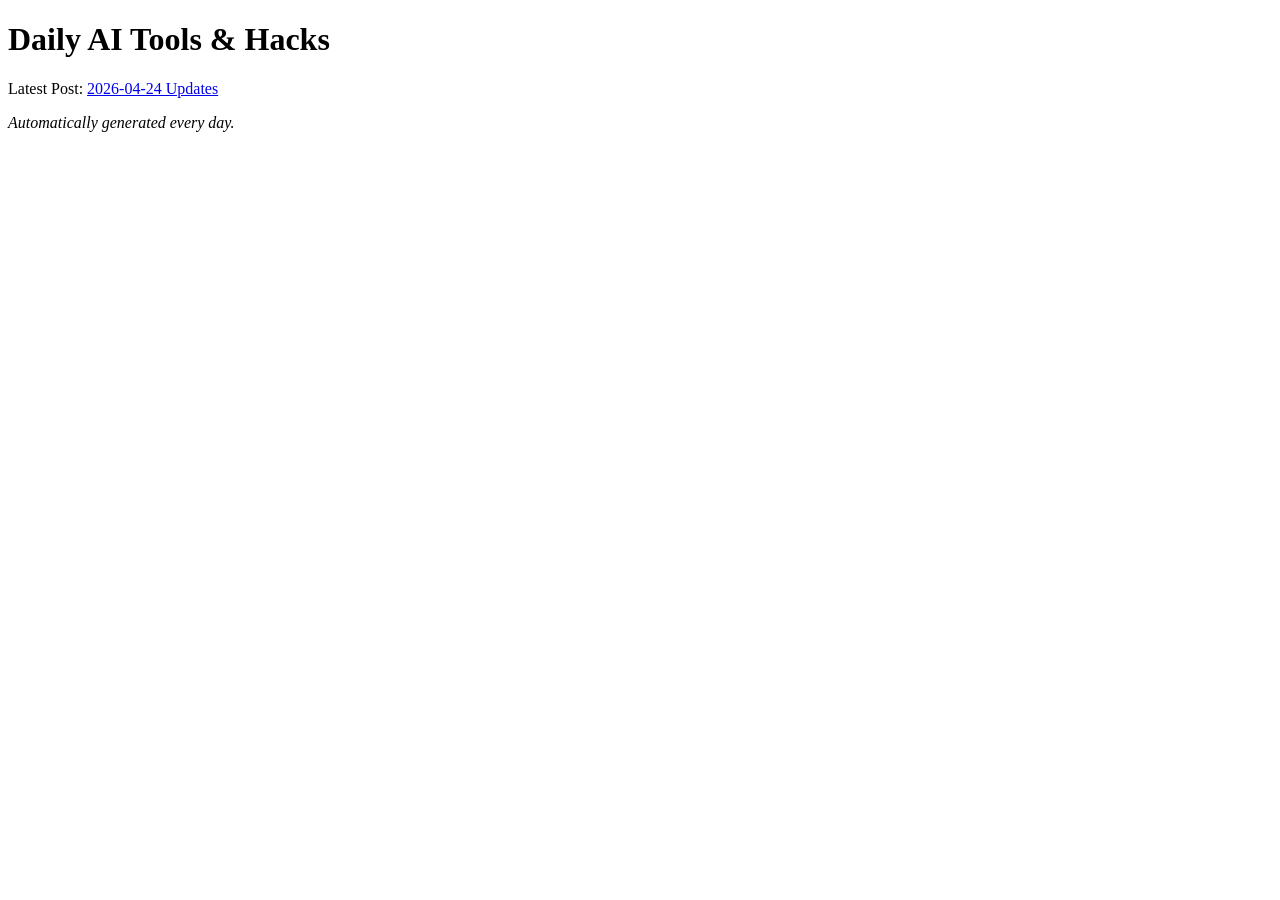
==== index.html @ a3a16f4a "Auto-generated daily post" ====
<!DOCTYPE html>
<html>
<head><title>AI Money Machine</title></head>
<body>
<h1>Daily AI Tools & Hacks</h1>
<p>Latest Post: <a href="posts/2026-04-24-ai-tools.md">2026-04-24 Updates</a></p>
<p><em>Automatically generated every day.</em></p>
</body>
</html>
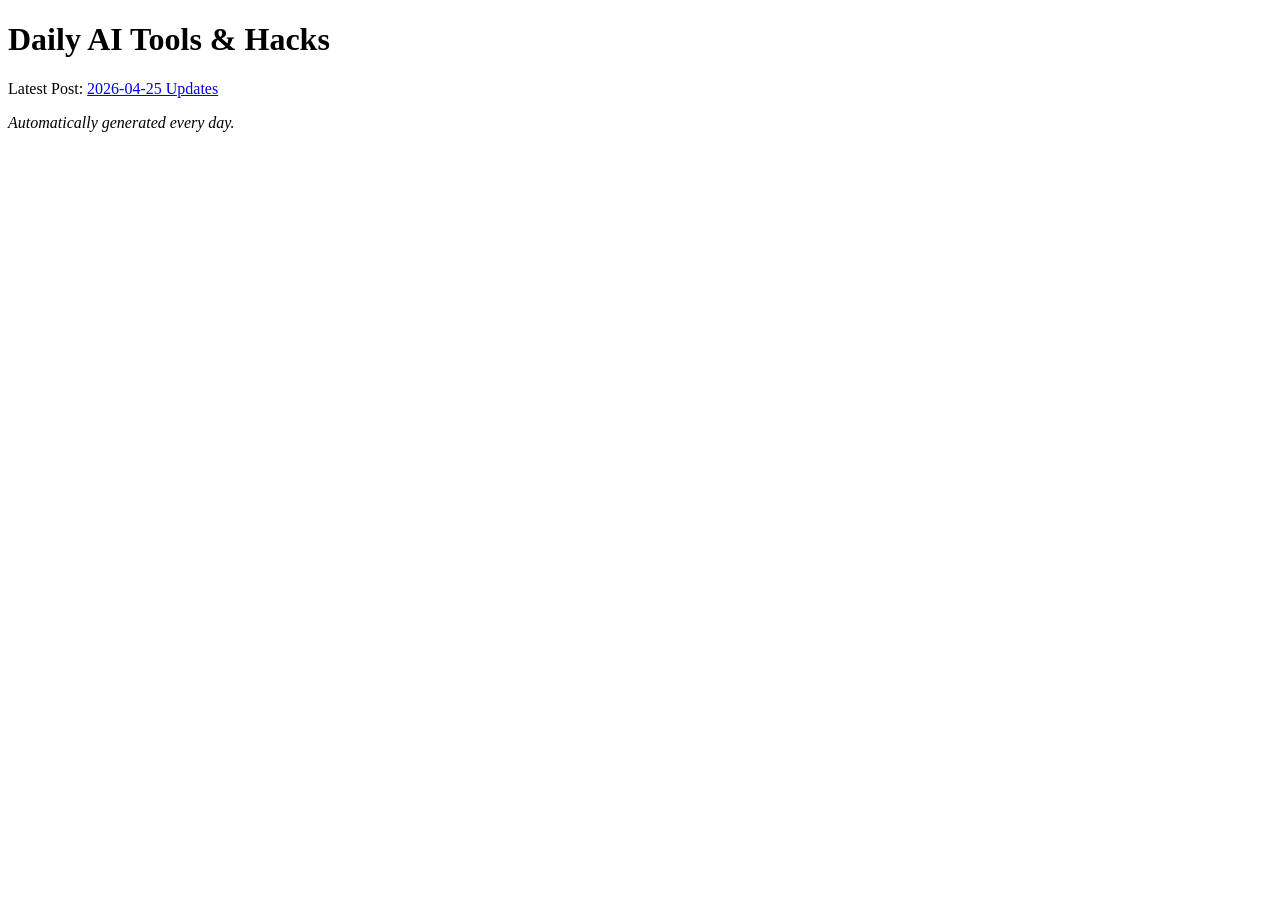
==== commit beae99c5: "Auto-generated daily post" ====
--- a/index.html
+++ b/index.html
@@ -3,7 +3,7 @@
 <head><title>AI Money Machine</title></head>
 <body>
 <h1>Daily AI Tools & Hacks</h1>
-<p>Latest Post: <a href="posts/2026-04-24-ai-tools.md">2026-04-24 Updates</a></p>
+<p>Latest Post: <a href="posts/2026-04-25-ai-tools.md">2026-04-25 Updates</a></p>
 <p><em>Automatically generated every day.</em></p>
 </body>
 </html>
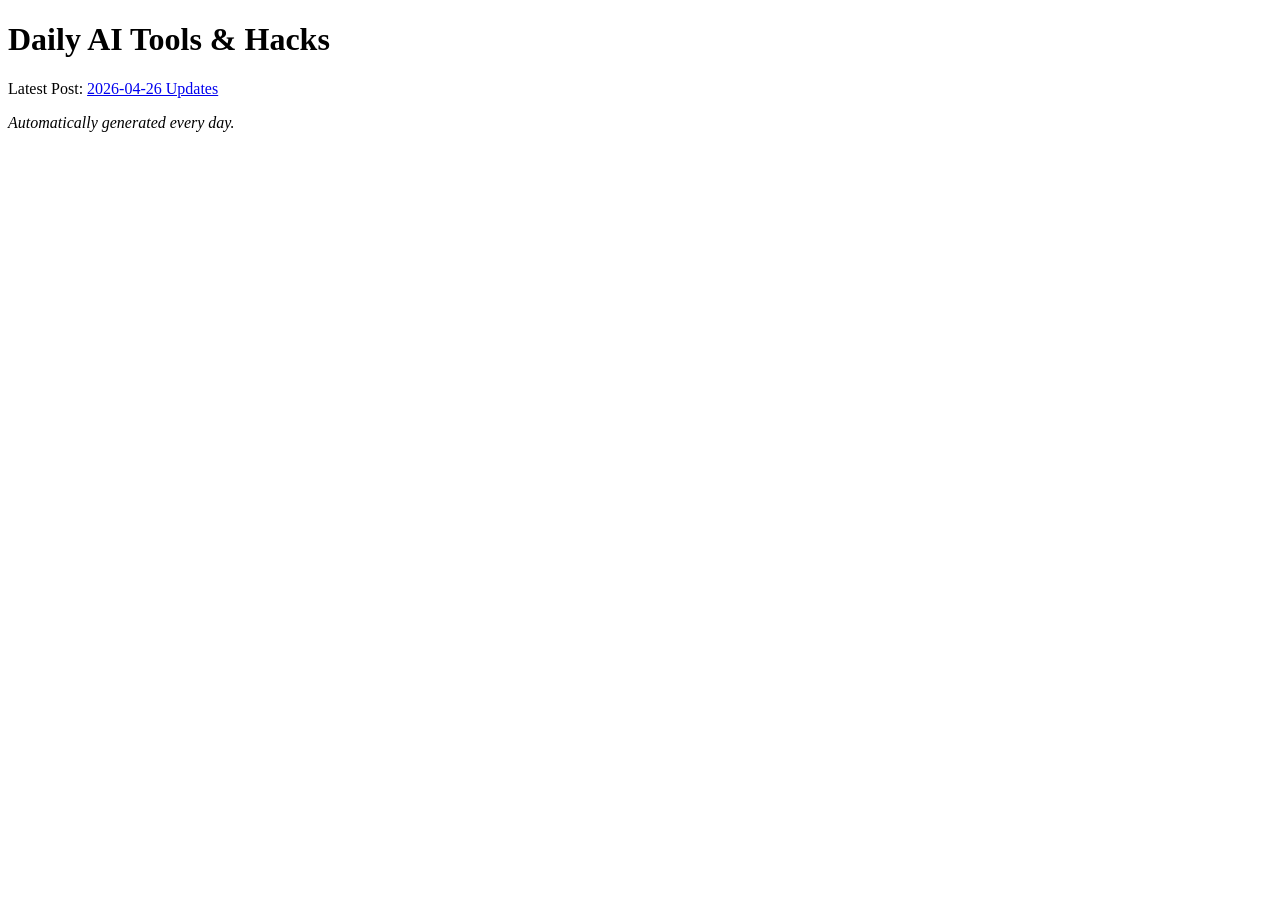
==== commit 8826a8b2: "Auto-generated daily post" ====
--- a/index.html
+++ b/index.html
@@ -3,7 +3,7 @@
 <head><title>AI Money Machine</title></head>
 <body>
 <h1>Daily AI Tools & Hacks</h1>
-<p>Latest Post: <a href="posts/2026-04-25-ai-tools.md">2026-04-25 Updates</a></p>
+<p>Latest Post: <a href="posts/2026-04-26-ai-tools.md">2026-04-26 Updates</a></p>
 <p><em>Automatically generated every day.</em></p>
 </body>
 </html>
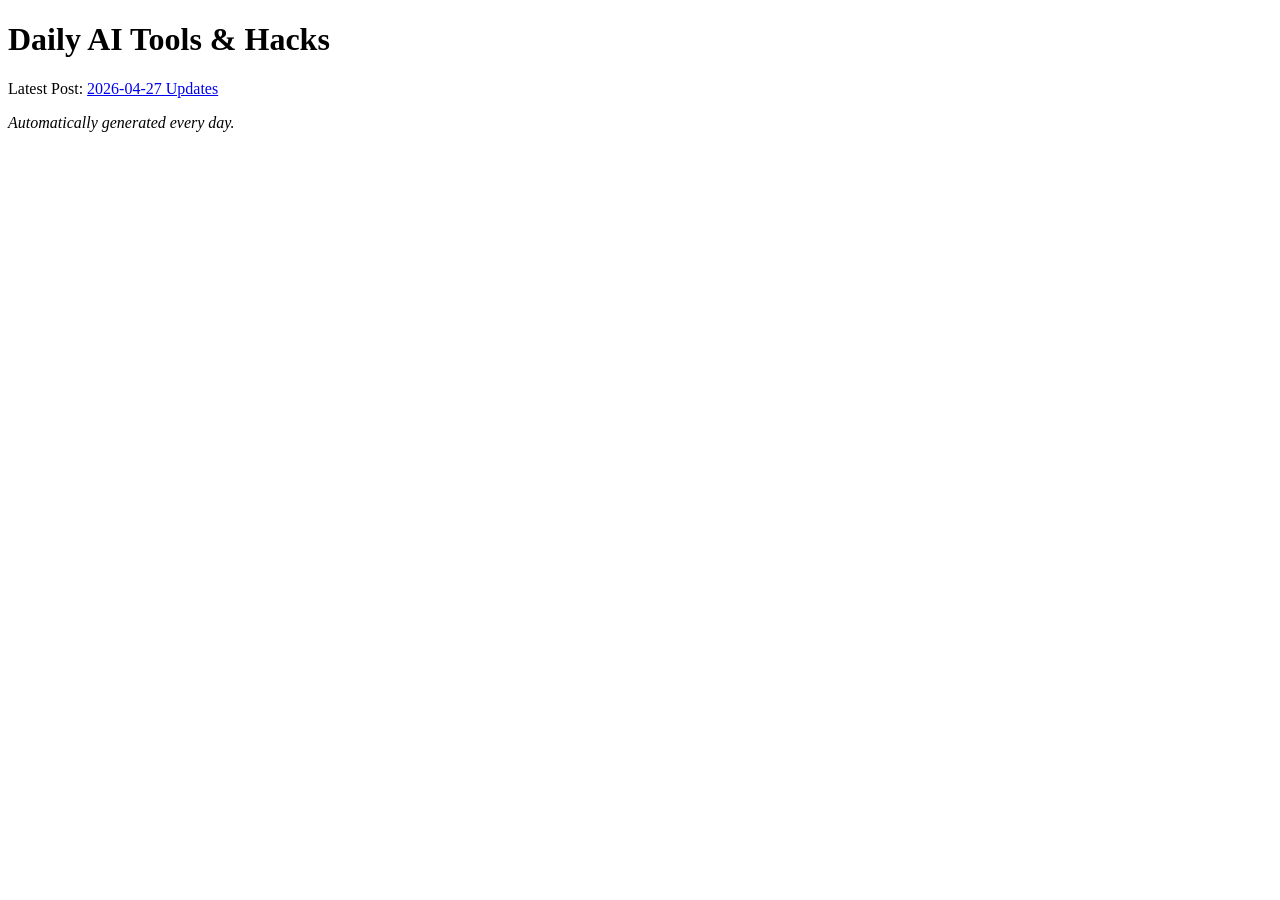
==== commit db5df1f5: "Auto-generated daily post" ====
--- a/index.html
+++ b/index.html
@@ -3,7 +3,7 @@
 <head><title>AI Money Machine</title></head>
 <body>
 <h1>Daily AI Tools & Hacks</h1>
-<p>Latest Post: <a href="posts/2026-04-26-ai-tools.md">2026-04-26 Updates</a></p>
+<p>Latest Post: <a href="posts/2026-04-27-ai-tools.md">2026-04-27 Updates</a></p>
 <p><em>Automatically generated every day.</em></p>
 </body>
 </html>
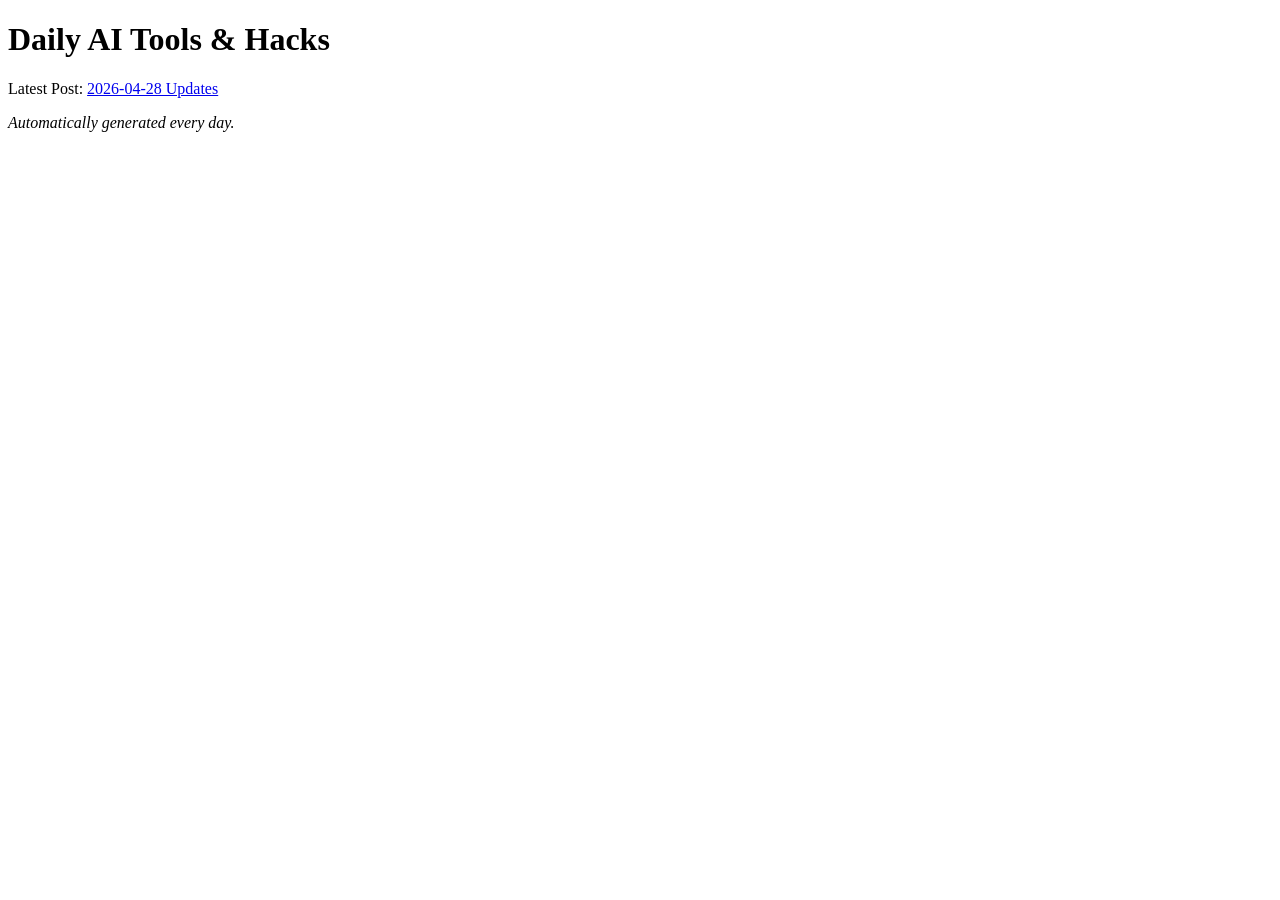
==== commit f427612c: "Auto-generated daily post" ====
--- a/index.html
+++ b/index.html
@@ -3,7 +3,7 @@
 <head><title>AI Money Machine</title></head>
 <body>
 <h1>Daily AI Tools & Hacks</h1>
-<p>Latest Post: <a href="posts/2026-04-27-ai-tools.md">2026-04-27 Updates</a></p>
+<p>Latest Post: <a href="posts/2026-04-28-ai-tools.md">2026-04-28 Updates</a></p>
 <p><em>Automatically generated every day.</em></p>
 </body>
 </html>
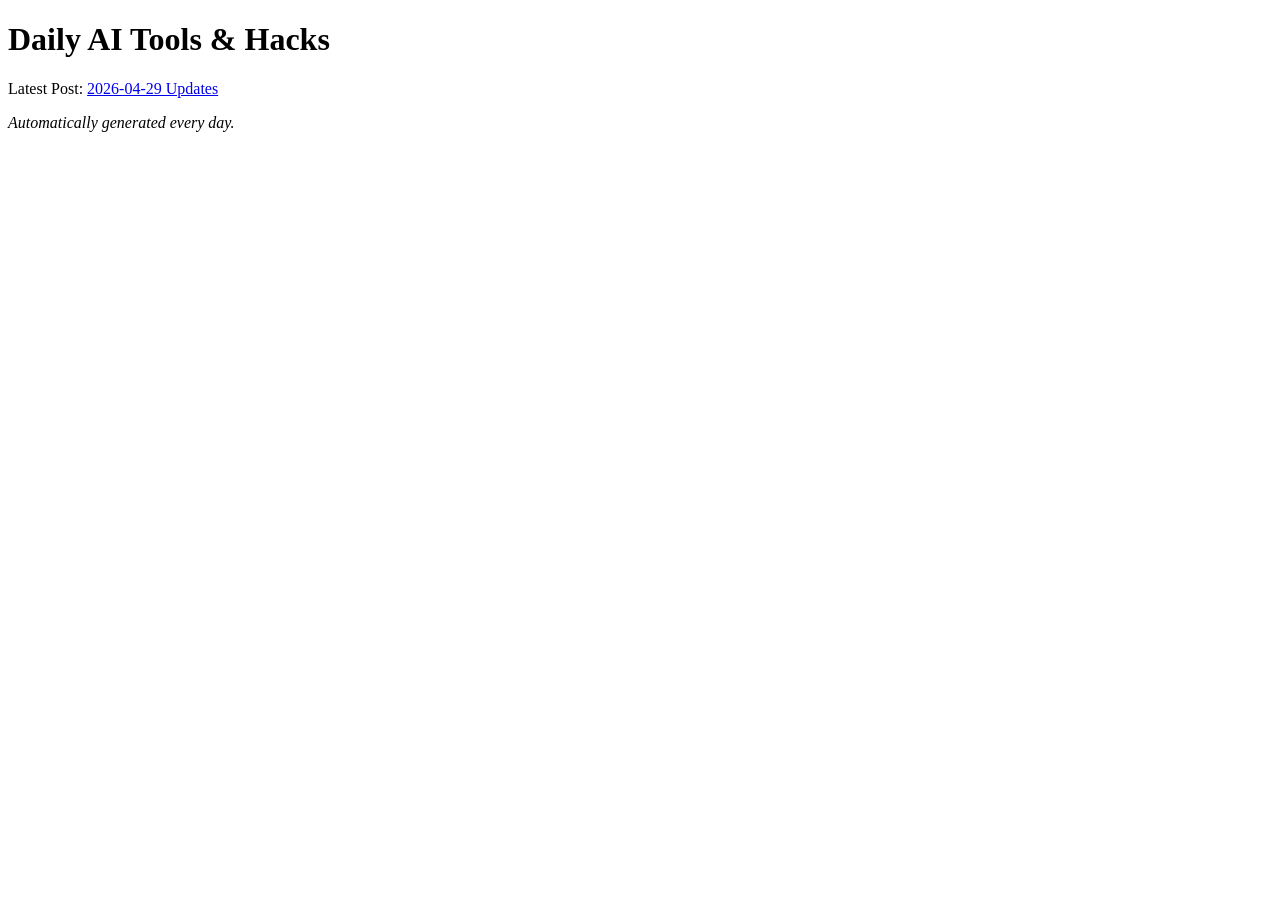
==== commit a5032227: "Auto-generated daily post" ====
--- a/index.html
+++ b/index.html
@@ -3,7 +3,7 @@
 <head><title>AI Money Machine</title></head>
 <body>
 <h1>Daily AI Tools & Hacks</h1>
-<p>Latest Post: <a href="posts/2026-04-28-ai-tools.md">2026-04-28 Updates</a></p>
+<p>Latest Post: <a href="posts/2026-04-29-ai-tools.md">2026-04-29 Updates</a></p>
 <p><em>Automatically generated every day.</em></p>
 </body>
 </html>
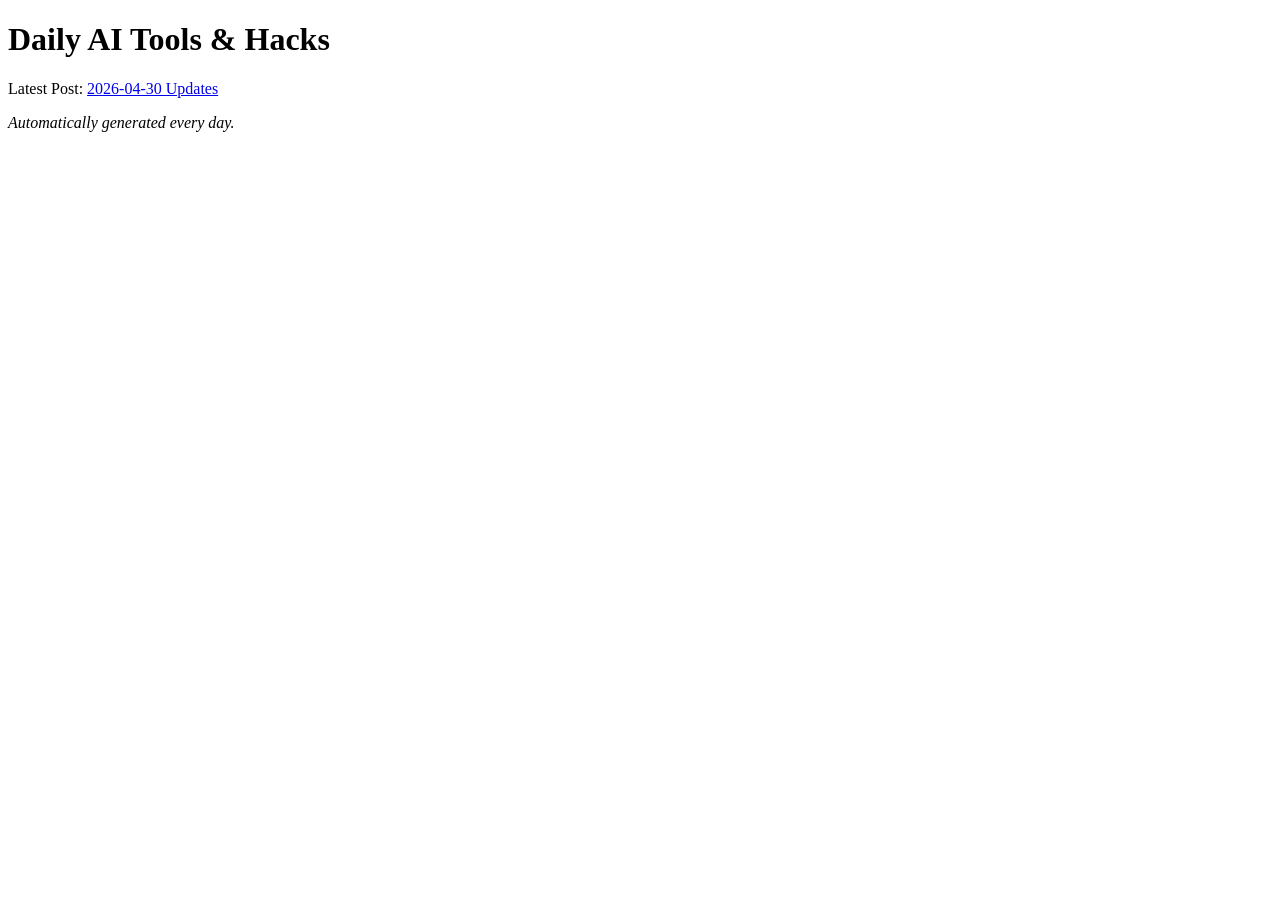
==== commit b5109060: "Auto-generated daily post" ====
--- a/index.html
+++ b/index.html
@@ -3,7 +3,7 @@
 <head><title>AI Money Machine</title></head>
 <body>
 <h1>Daily AI Tools & Hacks</h1>
-<p>Latest Post: <a href="posts/2026-04-29-ai-tools.md">2026-04-29 Updates</a></p>
+<p>Latest Post: <a href="posts/2026-04-30-ai-tools.md">2026-04-30 Updates</a></p>
 <p><em>Automatically generated every day.</em></p>
 </body>
 </html>
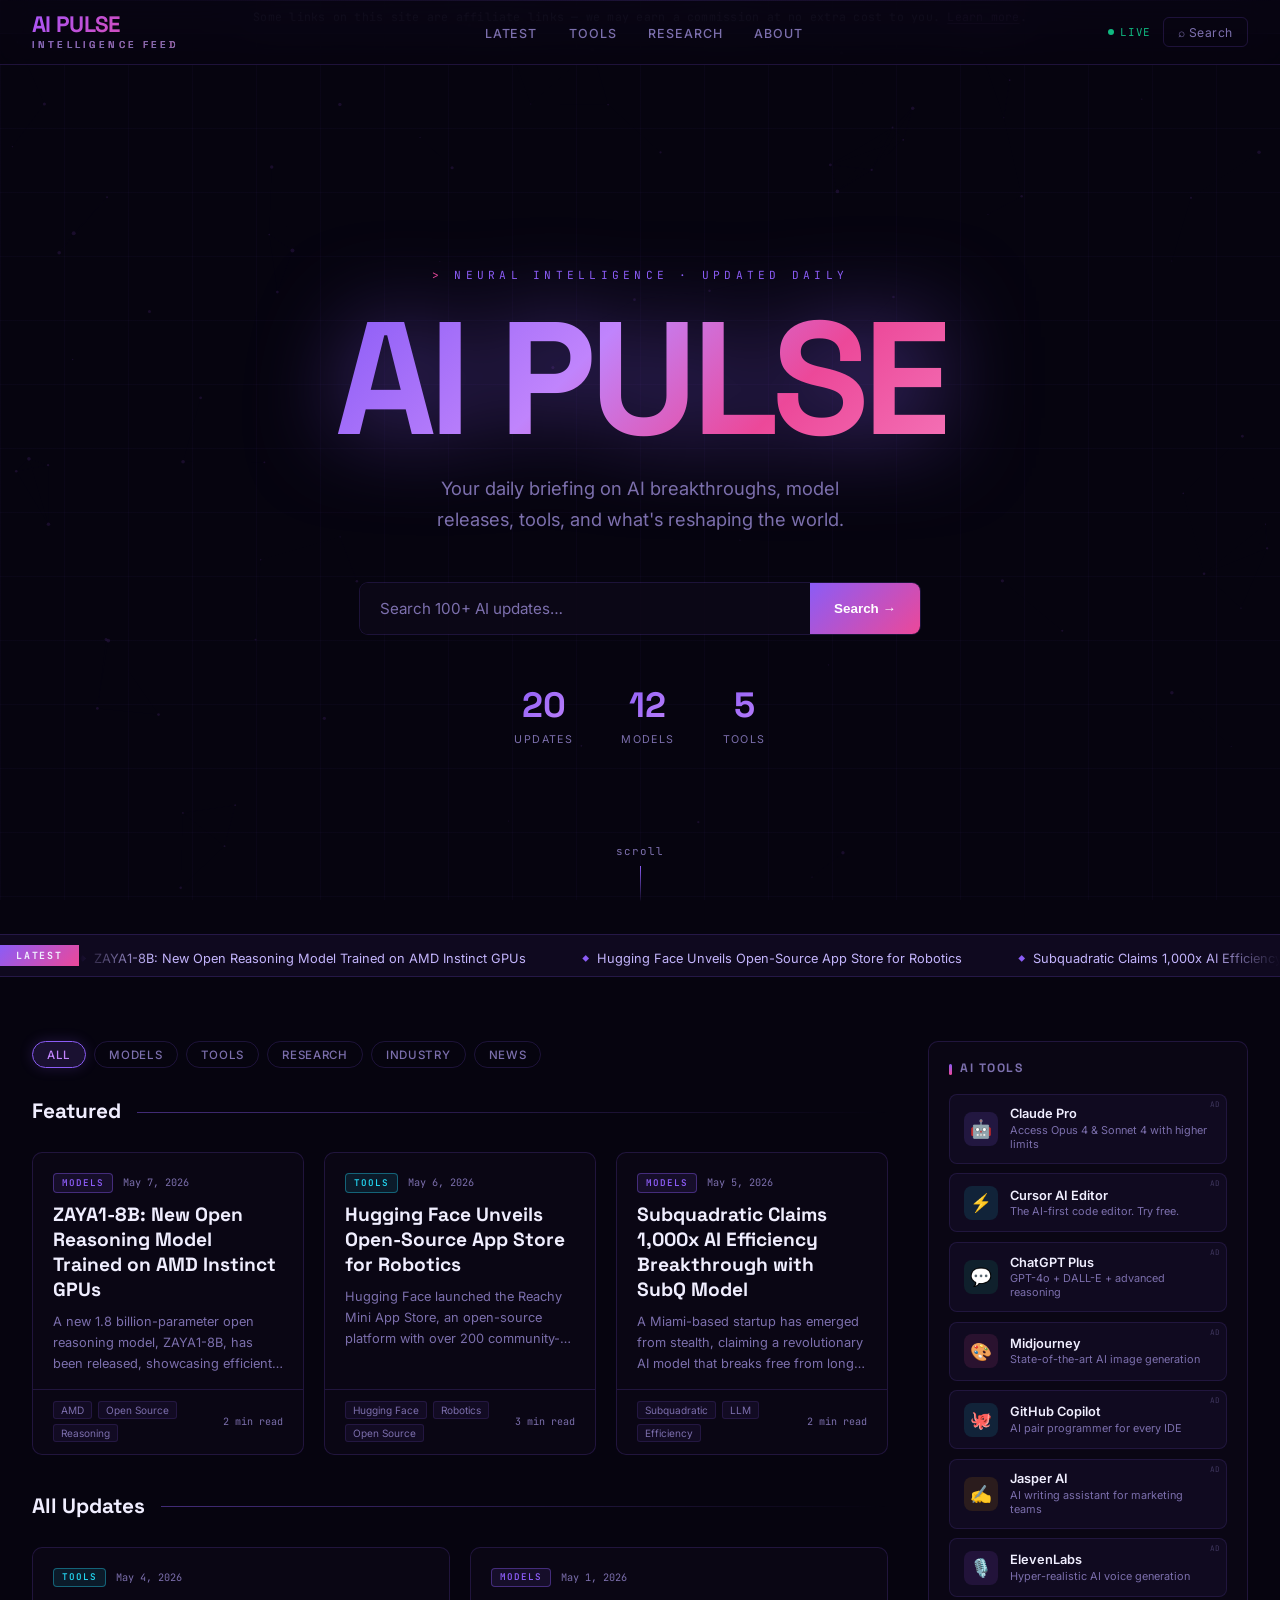
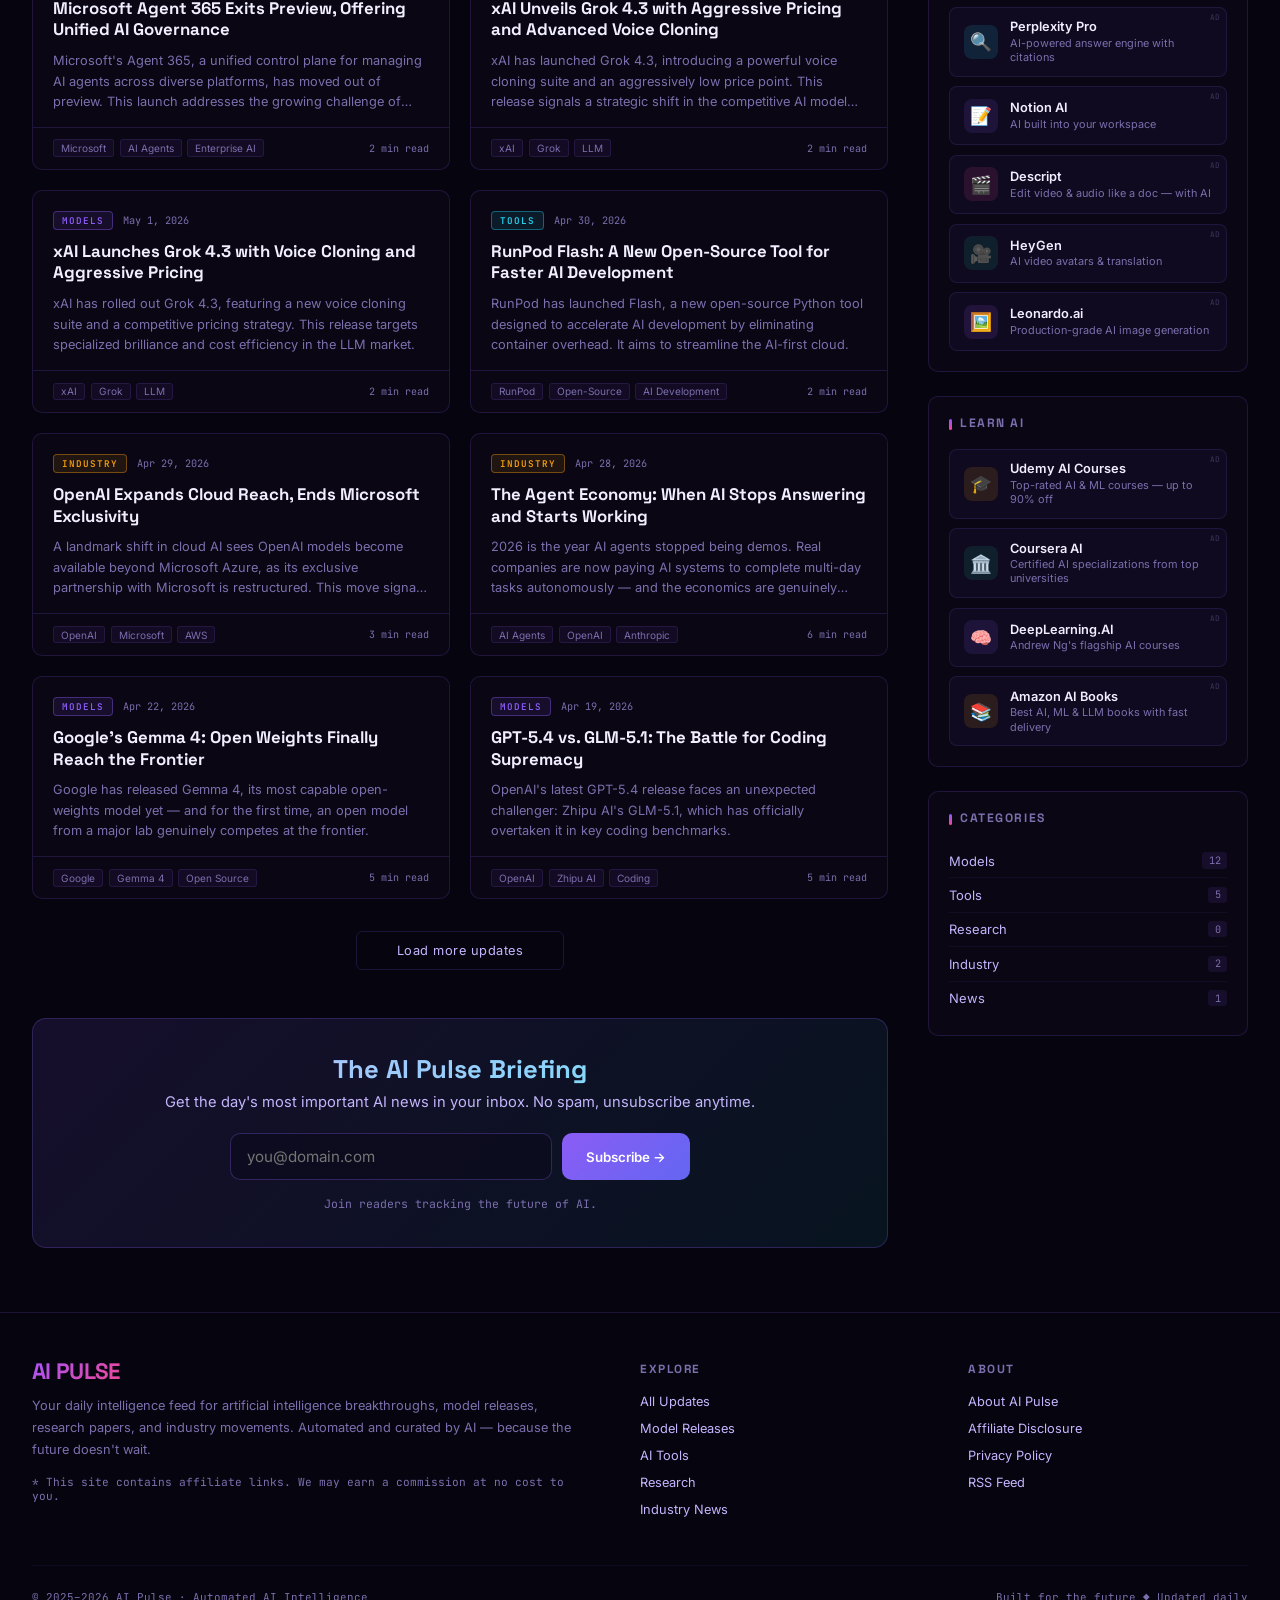
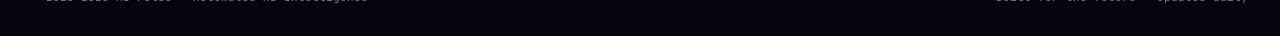
==== commit 17f96760: "Add SEO, monetization, and growth infrastructure - Per-post Article JSON-LD, OG/Twitter/canonical ta" ====
--- a/index.html
+++ b/index.html
@@ -1,9 +1,250 @@
 <!DOCTYPE html>
-<html>
-<head><title>AI Money Machine</title></head>
+<html lang="en">
+<head>
+  <meta charset="UTF-8" />
+  <meta name="viewport" content="width=device-width, initial-scale=1.0" />
+  <title>AI Pulse — Daily AI News, Model Releases & Tool Reviews</title>
+  <meta name="description" content="Daily AI intelligence briefing: new model releases, AI tool reviews, research breakthroughs, and industry news. Curated and updated every day." />
+  <meta name="keywords" content="AI news, AI tools, LLM, GPT, Claude, Gemini, machine learning, AI updates, AI blog" />
+  <meta name="author" content="AI Pulse" />
+  <meta name="robots" content="index, follow, max-image-preview:large" />
+  <link rel="canonical" href="https://goyalharshit79.github.io/AI-Updates/" />
+
+  <!-- Open Graph -->
+  <meta property="og:site_name" content="AI Pulse" />
+  <meta property="og:title" content="AI Pulse — Daily AI News, Model Releases & Tool Reviews" />
+  <meta property="og:description" content="Daily AI intelligence briefing: model releases, tool reviews, research, and industry news." />
+  <meta property="og:type" content="website" />
+  <meta property="og:url" content="https://goyalharshit79.github.io/AI-Updates/" />
+  <meta property="og:image" content="https://goyalharshit79.github.io/AI-Updates/assets/og-default.png" />
+  <meta property="og:locale" content="en_US" />
+
+  <!-- Twitter -->
+  <meta name="twitter:card" content="summary_large_image" />
+  <meta name="twitter:title" content="AI Pulse — Daily AI News" />
+  <meta name="twitter:description" content="Daily AI intelligence briefing: model releases, tool reviews, research, and industry news." />
+  <meta name="twitter:image" content="https://goyalharshit79.github.io/AI-Updates/assets/og-default.png" />
+
+  <meta name="theme-color" content="#8b5cf6" />
+  <link rel="alternate" type="application/rss+xml" title="AI Pulse RSS" href="/AI-Updates/feed.xml" />
+  <link rel="sitemap" type="application/xml" href="/AI-Updates/sitemap.xml" />
+
+  <!-- JSON-LD: WebSite -->
+  <script type="application/ld+json">
+  {
+    "@context": "https://schema.org",
+    "@type": "WebSite",
+    "name": "AI Pulse",
+    "url": "https://goyalharshit79.github.io/AI-Updates/",
+    "description": "Daily AI intelligence briefing: model releases, tool reviews, research, and industry news.",
+    "potentialAction": {
+      "@type": "SearchAction",
+      "target": "https://goyalharshit79.github.io/AI-Updates/?q={search_term_string}",
+      "query-input": "required name=search_term_string"
+    }
+  }
+  </script>
+
+  <link rel="preconnect" href="https://fonts.googleapis.com" />
+  <link rel="preconnect" href="https://fonts.gstatic.com" crossorigin />
+  <link href="https://fonts.googleapis.com/css2?family=Space+Grotesk:wght@400;500;600;700;800;900&family=Inter:wght@400;500;600&family=JetBrains+Mono:wght@400;500;600&display=swap" rel="stylesheet" />
+  <link rel="stylesheet" href="assets/css/style.css" />
+
+  <!-- Google Analytics 4 — replace G-XXXXXXXXXX with your real measurement ID -->
+  <script async src="https://www.googletagmanager.com/gtag/js?id=G-XXXXXXXXXX"></script>
+  <script>
+    window.dataLayer = window.dataLayer || [];
+    function gtag(){dataLayer.push(arguments);}
+    gtag('js', new Date());
+    gtag('config', 'G-XXXXXXXXXX', { anonymize_ip: true });
+  </script>
+</head>
 <body>
-<h1>Daily AI Tools & Hacks</h1>
-<p>Latest Post: <a href="posts/2026-04-30-ai-tools.md">2026-04-30 Updates</a></p>
-<p><em>Automatically generated every day.</em></p>
+
+<!-- ══ AFFILIATE DISCLOSURE BANNER (FTC) ══ -->
+<div class="disclosure-banner" role="note">
+  Some links on this site are affiliate links — we may earn a commission at no extra cost to you. <a href="disclosure.html">Learn more</a>.
+</div>
+
+<canvas id="neural-canvas"></canvas>
+
+<!-- ══ SEARCH OVERLAY ══ -->
+<div class="search-overlay" id="searchOverlay">
+  <button class="search-overlay-close" id="searchClose" aria-label="Close search">✕</button>
+  <input class="search-overlay-input" id="searchInput" type="text" placeholder="Search AI updates…" autocomplete="off" spellcheck="false" />
+  <p class="search-hint">↵ to open · ESC to close · ⌘K anywhere</p>
+  <div class="search-res" id="searchRes"></div>
+</div>
+
+<!-- ══ NAVIGATION ══ -->
+<nav class="nav">
+  <a href="index.html" class="nav-logo">
+    AI PULSE
+    <sup>Intelligence Feed</sup>
+  </a>
+  <ul class="nav-links">
+    <li><a href="#latest">Latest</a></li>
+    <li><a href="#tools">Tools</a></li>
+    <li><a href="#research">Research</a></li>
+    <li><a href="#about">About</a></li>
+  </ul>
+  <div class="nav-actions">
+    <span class="live-dot">LIVE</span>
+    <button class="btn-ghost open-search" aria-label="Open search">⌕ Search</button>
+  </div>
+</nav>
+
+<!-- ══ HERO ══ -->
+<section class="hero">
+  <p class="hero-eyebrow">Neural intelligence · Updated daily</p>
+  <h1 class="hero-title gradient-text">AI PULSE</h1>
+  <p class="hero-sub">Your daily briefing on AI breakthroughs, model releases, tools, and what's reshaping the world.</p>
+  <div class="hero-search">
+    <input type="text" id="heroSearchInput" placeholder="Search 100+ AI updates…" autocomplete="off"
+      onfocus="document.getElementById('searchOverlay').classList.add('open'); document.getElementById('searchInput').focus(); this.blur()" readonly />
+    <button onclick="document.getElementById('searchOverlay').classList.add('open'); document.getElementById('searchInput').focus()">
+      Search →
+    </button>
+  </div>
+  <div class="hero-stats">
+    <div>
+      <span class="stat-val" id="stat-posts">—</span>
+      <span class="stat-lbl">Updates</span>
+    </div>
+    <div>
+      <span class="stat-val" id="stat-models">—</span>
+      <span class="stat-lbl">Models</span>
+    </div>
+    <div>
+      <span class="stat-val" id="stat-tools">—</span>
+      <span class="stat-lbl">Tools</span>
+    </div>
+  </div>
+  <div class="scroll-cue">scroll</div>
+</section>
+
+<!-- ══ TICKER ══ -->
+<div class="ticker-wrap">
+  <div class="ticker-badge">LATEST</div>
+  <div class="ticker-track">
+    <div class="ticker-inner" id="tickerInner">
+      <span class="ticker-item">Loading latest AI intelligence…</span>
+    </div>
+  </div>
+</div>
+
+<!-- ══ MAIN CONTENT ══ -->
+<div class="main-wrap" id="latest">
+
+  <div class="main-col">
+    <!-- Category filters -->
+    <div class="filters">
+      <button class="ftab active" data-cat="all">All</button>
+      <button class="ftab" data-cat="Models">Models</button>
+      <button class="ftab" data-cat="Tools">Tools</button>
+      <button class="ftab" data-cat="Research">Research</button>
+      <button class="ftab" data-cat="Industry">Industry</button>
+      <button class="ftab" data-cat="News">News</button>
+    </div>
+
+    <div class="sec-head" id="featuredHead">
+      <h2 class="sec-title">Featured</h2>
+      <div class="sec-line"></div>
+    </div>
+    <div class="featured-grid" id="featuredGrid"></div>
+
+    <div class="sec-head" style="margin-top:2.5rem">
+      <h2 class="sec-title">All Updates</h2>
+      <div class="sec-line"></div>
+    </div>
+    <div class="posts-grid" id="postsGrid">
+      <div style="height:210px;border-radius:10px" class="skeleton"></div>
+      <div style="height:210px;border-radius:10px" class="skeleton"></div>
+      <div style="height:210px;border-radius:10px" class="skeleton"></div>
+      <div style="height:210px;border-radius:10px" class="skeleton"></div>
+    </div>
+    <button class="btn-load" id="loadMore" style="display:none">Load more updates</button>
+
+    <!-- ══ NEWSLETTER ══ -->
+    <section class="newsletter-box" aria-labelledby="newsletter-h">
+      <h2 id="newsletter-h" class="newsletter-title">The AI Pulse Briefing</h2>
+      <p class="newsletter-sub">Get the day's most important AI news in your inbox. No spam, unsubscribe anytime.</p>
+      <form class="newsletter-form" id="newsletterForm" action="https://buttondown.com/api/emails/embed-subscribe/REPLACE_ME" method="post" target="popupwindow" onsubmit="window.open('https://buttondown.com/REPLACE_ME', 'popupwindow')">
+        <input type="email" name="email" placeholder="you@domain.com" required aria-label="Email address" />
+        <button type="submit">Subscribe →</button>
+      </form>
+      <p class="newsletter-foot">Join readers tracking the future of AI.</p>
+    </section>
+  </div>
+
+  <!-- Sidebar -->
+  <aside class="side-col" id="tools">
+    <div class="side-box">
+      <h3 class="side-title">AI Tools</h3>
+      <div id="affTools">
+        <div style="height:58px;border-radius:8px;margin-bottom:.6rem" class="skeleton"></div>
+        <div style="height:58px;border-radius:8px;margin-bottom:.6rem" class="skeleton"></div>
+        <div style="height:58px;border-radius:8px" class="skeleton"></div>
+      </div>
+    </div>
+    <div class="side-box">
+      <h3 class="side-title">Learn AI</h3>
+      <div id="affLearn">
+        <div style="height:58px;border-radius:8px;margin-bottom:.6rem" class="skeleton"></div>
+        <div style="height:58px;border-radius:8px" class="skeleton"></div>
+      </div>
+    </div>
+    <div class="side-box" id="research">
+      <h3 class="side-title">Categories</h3>
+      <ul class="cat-list">
+        <li class="cat-li" onclick="setCategory('Models')"><span>Models</span><span class="cat-cnt" id="count-models">0</span></li>
+        <li class="cat-li" onclick="setCategory('Tools')"><span>Tools</span><span class="cat-cnt" id="count-tools">0</span></li>
+        <li class="cat-li" onclick="setCategory('Research')"><span>Research</span><span class="cat-cnt" id="count-research">0</span></li>
+        <li class="cat-li" onclick="setCategory('Industry')"><span>Industry</span><span class="cat-cnt" id="count-industry">0</span></li>
+        <li class="cat-li" onclick="setCategory('News')"><span>News</span><span class="cat-cnt" id="count-news">0</span></li>
+      </ul>
+    </div>
+  </aside>
+</div>
+
+<!-- ══ FOOTER ══ -->
+<footer>
+  <div class="foot-wrap">
+    <div class="foot-grid">
+      <div>
+        <div class="foot-brand">
+          <span class="nav-logo" style="display:inline-flex">AI PULSE</span>
+        </div>
+        <p class="foot-desc">Your daily intelligence feed for artificial intelligence breakthroughs, model releases, research papers, and industry movements. Automated and curated by AI — because the future doesn't wait.</p>
+        <p style="font-size:.7rem;color:var(--text-3);margin-top:.875rem;font-family:var(--ff-mono)">* This site contains affiliate links. We may earn a commission at no cost to you.</p>
+      </div>
+      <div>
+        <p class="foot-h">Explore</p>
+        <ul class="foot-links">
+          <li><a href="#latest" onclick="setCategory('all')">All Updates</a></li>
+          <li><a href="#latest" onclick="setCategory('Models')">Model Releases</a></li>
+          <li><a href="#latest" onclick="setCategory('Tools')">AI Tools</a></li>
+          <li><a href="#latest" onclick="setCategory('Research')">Research</a></li>
+          <li><a href="#latest" onclick="setCategory('Industry')">Industry News</a></li>
+        </ul>
+      </div>
+      <div id="about">
+        <p class="foot-h">About</p>
+        <ul class="foot-links">
+          <li><a href="about.html">About AI Pulse</a></li>
+          <li><a href="disclosure.html">Affiliate Disclosure</a></li>
+          <li><a href="privacy.html">Privacy Policy</a></li>
+          <li><a href="feed.xml">RSS Feed</a></li>
+        </ul>
+      </div>
+    </div>
+    <div class="foot-bottom">
+      <span>© 2025–2026 AI Pulse · Automated AI Intelligence</span>
+      <span>Built for the future ◆ Updated daily</span>
+    </div>
+  </div>
+</footer>
+
+<script src="assets/js/app.js"></script>
 </body>
 </html>
--- a/assets/css/style.css
+++ b/assets/css/style.css
@@ -0,0 +1,533 @@
+/* ══════════════════════════════════════════
+   AI PULSE — Futuristic Dark Theme
+   ══════════════════════════════════════════ */
+
+:root {
+  --void: #06040f;
+  --surface: #0d0818;
+  --surface-2: #130f22;
+  --border: rgba(139,92,246,.18);
+  --border-hi: rgba(139,92,246,.45);
+  --primary: #8b5cf6;
+  --primary-light: #a855f7;
+  --accent: #c084fc;
+  --pink: #ec4899;
+  --cyan: #22d3ee;
+  --green: #10b981;
+  --amber: #f59e0b;
+  --text: #f0eeff;
+  --text-2: #c4b5fd;
+  --text-3: #7c6fad;
+  --glow: 0 0 24px rgba(139,92,246,.35);
+  --ff-display: 'Space Grotesk', sans-serif;
+  --ff-body: 'Inter', sans-serif;
+  --ff-mono: 'JetBrains Mono', monospace;
+}
+
+*,*::before,*::after { box-sizing:border-box; margin:0; padding:0 }
+html { scroll-behavior:smooth }
+body {
+  font-family: var(--ff-body);
+  background: var(--void);
+  color: var(--text);
+  min-height: 100vh;
+  overflow-x: hidden;
+  position: relative;
+}
+
+/* Background grid */
+body::before {
+  content: '';
+  position: fixed; inset: 0;
+  background-image:
+    linear-gradient(rgba(139,92,246,.035) 1px, transparent 1px),
+    linear-gradient(90deg, rgba(139,92,246,.035) 1px, transparent 1px);
+  background-size: 64px 64px;
+  pointer-events: none; z-index: 0;
+}
+
+/* Scan line */
+body::after {
+  content: '';
+  position: fixed; top: 0; left: 0; right: 0;
+  height: 1px;
+  background: linear-gradient(90deg, transparent, rgba(139,92,246,.45), transparent);
+  animation: scan 10s linear infinite;
+  pointer-events: none; z-index: 999; opacity: .35;
+}
+@keyframes scan { 0% { top:0 } 100% { top:100vh } }
+
+::-webkit-scrollbar { width: 4px }
+::-webkit-scrollbar-track { background: var(--void) }
+::-webkit-scrollbar-thumb { background: var(--primary); border-radius: 2px }
+
+#neural-canvas {
+  position: fixed; top: 0; left: 0;
+  width: 100%; height: 100%;
+  z-index: 0; opacity: .22; pointer-events: none;
+}
+
+/* ── Typography ────────────────────────── */
+h1,h2,h3,h4,h5,h6 { font-family:var(--ff-display); line-height:1.15 }
+a { text-decoration:none; color:inherit }
+
+.gradient-text {
+  background: linear-gradient(135deg, #8b5cf6 0%, #c084fc 40%, #ec4899 72%, #f472b6 100%);
+  -webkit-background-clip: text; -webkit-text-fill-color: transparent;
+  background-clip: text;
+}
+
+/* ── Navigation ─────────────────────────── */
+.nav {
+  position: fixed; top: 0; left: 0; right: 0; z-index: 100;
+  display: flex; align-items: center; justify-content: space-between;
+  padding: .875rem 2rem;
+  background: rgba(6,4,15,.84);
+  backdrop-filter: blur(24px) saturate(1.5);
+  -webkit-backdrop-filter: blur(24px);
+  border-bottom: 1px solid var(--border);
+}
+.nav-logo {
+  font-family: var(--ff-display); font-weight: 900; font-size: 1.4rem;
+  letter-spacing: -.03em;
+  background: linear-gradient(135deg, #a855f7, #ec4899);
+  -webkit-background-clip: text; -webkit-text-fill-color: transparent;
+  background-clip: text;
+  display: flex; flex-direction: column; line-height: 1;
+}
+.nav-logo sup {
+  font-size: .44em; font-weight: 500; letter-spacing: .32em;
+  color: var(--text-3); -webkit-text-fill-color: var(--text-3);
+  text-transform: uppercase; display: block; margin-top: .25rem;
+}
+.nav-links { display: flex; gap: 2rem; list-style: none }
+.nav-links a {
+  font-size: .78rem; font-weight: 500; letter-spacing: .07em;
+  text-transform: uppercase; color: var(--text-3);
+  transition: .2s; position: relative;
+}
+.nav-links a::after {
+  content: ''; position: absolute; bottom: -3px; left: 0; right: 0;
+  height: 1px; background: var(--primary);
+  transform: scaleX(0); transform-origin: left; transition: .2s;
+}
+.nav-links a:hover { color: var(--accent) }
+.nav-links a:hover::after { transform: scaleX(1) }
+
+.nav-actions { display: flex; align-items: center; gap: .75rem }
+.btn-ghost {
+  background: none; border: 1px solid var(--border); color: var(--text-3);
+  padding: .42rem .88rem; border-radius: 6px; cursor: pointer;
+  font-size: .76rem; font-family: var(--ff-body); letter-spacing: .04em;
+  transition: .2s; display: inline-flex; align-items: center; gap: .4rem;
+}
+.btn-ghost:hover { border-color: var(--primary); color: var(--accent); background: rgba(139,92,246,.08) }
+
+.live-dot {
+  display: flex; align-items: center; gap: .4rem;
+  font-family: var(--ff-mono); font-size: .68rem; color: var(--green); letter-spacing: .06em;
+}
+.live-dot::before {
+  content: ''; width: 6px; height: 6px; background: var(--green);
+  border-radius: 50%; animation: blink 1.4s ease infinite;
+}
+@keyframes blink { 0%,100%{opacity:1} 50%{opacity:.25} }
+
+/* ── Hero ──────────────────────────────── */
+.hero {
+  min-height: 100vh; display: flex; flex-direction: column;
+  align-items: center; justify-content: center; text-align: center;
+  padding: 7rem 2rem 4rem; position: relative; z-index: 1;
+}
+.hero-eyebrow {
+  font-family: var(--ff-mono); font-size: .7rem; letter-spacing: .38em;
+  text-transform: uppercase; color: var(--primary); margin-bottom: 1.5rem;
+  animation: fadeUp .6s ease both;
+}
+.hero-eyebrow::before { content: '> '; color: var(--pink) }
+
+.hero-title {
+  font-family: var(--ff-display);
+  font-size: clamp(4.5rem, 13vw, 10rem);
+  font-weight: 900; letter-spacing: -.04em; line-height: .92;
+  margin-bottom: 1.25rem;
+  filter: drop-shadow(0 0 45px rgba(139,92,246,.55));
+  animation: fadeUp .7s ease .1s both;
+}
+.hero-sub {
+  font-size: clamp(.9rem, 2vw, 1.15rem); color: var(--text-3);
+  line-height: 1.68; max-width: 470px; margin-bottom: 3rem;
+  animation: fadeUp .7s ease .2s both;
+}
+
+/* Hero search */
+.hero-search {
+  display: flex; width: 100%; max-width: 560px;
+  margin-bottom: 3rem; border-radius: 8px; overflow: hidden;
+  box-shadow: 0 0 0 1px var(--border);
+  transition: box-shadow .2s;
+  animation: fadeUp .7s ease .3s both;
+}
+.hero-search:focus-within { box-shadow: 0 0 0 1px var(--primary), var(--glow) }
+.hero-search input {
+  flex: 1; background: rgba(13,8,24,.88); border: none;
+  color: var(--text); padding: 1rem 1.25rem;
+  font-size: .95rem; font-family: var(--ff-body); outline: none;
+}
+.hero-search input::placeholder { color: var(--text-3) }
+.hero-search button {
+  background: linear-gradient(135deg, var(--primary), var(--pink));
+  border: none; color: #fff; padding: 0 1.5rem;
+  font-weight: 600; font-size: .84rem; cursor: pointer;
+  white-space: nowrap; transition: opacity .2s;
+}
+.hero-search button:hover { opacity: .85 }
+
+/* Stats */
+.hero-stats {
+  display: flex; gap: 3rem;
+  animation: fadeUp .7s ease .45s both;
+}
+.stat-val {
+  font-family: var(--ff-display); font-size: 2.2rem; font-weight: 800;
+  background: linear-gradient(135deg, var(--primary), var(--accent));
+  -webkit-background-clip: text; -webkit-text-fill-color: transparent;
+  background-clip: text; display: block;
+}
+.stat-lbl { font-size: .67rem; color: var(--text-3); text-transform: uppercase; letter-spacing: .13em }
+
+/* Scroll cue */
+.scroll-cue {
+  position: absolute; bottom: 2rem;
+  display: flex; flex-direction: column; align-items: center;
+  gap: .5rem; color: var(--text-3); font-size: .68rem;
+  font-family: var(--ff-mono); letter-spacing: .1em;
+  animation: bob 2.2s ease infinite;
+}
+.scroll-cue::after {
+  content: ''; width: 1px; height: 36px;
+  background: linear-gradient(to bottom, var(--primary), transparent);
+}
+@keyframes bob { 0%,100%{transform:translateY(0)} 50%{transform:translateY(7px)} }
+
+/* ── Ticker ─────────────────────────────── */
+.ticker-wrap {
+  position: relative; z-index: 10; overflow: hidden;
+  background: rgba(139,92,246,.07);
+  border-top: 1px solid var(--border); border-bottom: 1px solid var(--border);
+  padding: .65rem 0;
+  display: flex; align-items: center;
+}
+.ticker-badge {
+  flex-shrink: 0;
+  background: linear-gradient(135deg, var(--primary), var(--pink));
+  padding: .22rem 1rem; font-family: var(--ff-mono);
+  font-size: .62rem; font-weight: 700; letter-spacing: .18em;
+  text-transform: uppercase; z-index: 2; white-space: nowrap;
+}
+.ticker-track {
+  overflow: hidden; flex: 1;
+  mask: linear-gradient(to right, transparent, black 6%, black 94%, transparent);
+}
+.ticker-inner { display: inline-flex; animation: tick 38s linear infinite; white-space: nowrap }
+.ticker-item { display: inline-flex; align-items: center; gap: .5rem; margin-right: 3.5rem; font-size: .8rem; color: var(--text-2) }
+.ticker-item::before { content: '◆'; color: var(--primary); font-size: .44rem }
+@keyframes tick { 0%{transform:translateX(0)} 100%{transform:translateX(-50%)} }
+
+/* ── Main layout ─────────────────────────── */
+.main-wrap {
+  max-width: 1380px; margin: 0 auto;
+  padding: 4rem 2rem;
+  display: grid; grid-template-columns: 1fr 320px; gap: 2.5rem;
+  position: relative; z-index: 1;
+}
+.main-col { min-width: 0 }
+.side-col { min-width: 0 }
+
+.sec-head { display: flex; align-items: center; gap: 1rem; margin-bottom: 1.75rem }
+.sec-title { font-family: var(--ff-display); font-size: 1.3rem; font-weight: 700; white-space: nowrap }
+.sec-line { flex: 1; height: 1px; background: linear-gradient(to right, var(--border-hi), transparent) }
+
+/* ── Filter tabs ────────────────────────── */
+.filters { display: flex; gap: .5rem; flex-wrap: wrap; margin-bottom: 2rem }
+.ftab {
+  background: none; border: 1px solid var(--border); color: var(--text-3);
+  padding: .34rem .88rem; border-radius: 999px; cursor: pointer;
+  font-size: .72rem; font-weight: 500; letter-spacing: .06em;
+  text-transform: uppercase; font-family: var(--ff-body); transition: .2s;
+}
+.ftab:hover { border-color: var(--primary); color: var(--accent) }
+.ftab.active { background: rgba(139,92,246,.15); border-color: var(--primary); color: var(--accent); box-shadow: 0 0 14px rgba(139,92,246,.2) }
+
+/* ── Post cards ──────────────────────────── */
+.featured-grid { display: grid; grid-template-columns: repeat(3,1fr); gap: 1.25rem; margin-bottom: 2.5rem }
+.posts-grid { display: grid; grid-template-columns: repeat(2,1fr); gap: 1.25rem; margin-bottom: 2rem }
+
+.post-card {
+  display: flex; flex-direction: column;
+  background: rgba(13,8,24,.65); border: 1px solid var(--border);
+  border-radius: 10px; overflow: hidden; position: relative;
+  transition: transform .25s, box-shadow .25s, border-color .25s;
+  cursor: pointer;
+}
+.post-card::before {
+  content: ''; position: absolute; inset: 0; border-radius: 10px;
+  background: linear-gradient(135deg, rgba(139,92,246,.05), rgba(236,72,153,.05));
+  opacity: 0; transition: .25s; pointer-events: none;
+}
+.post-card:hover { transform: translateY(-5px); border-color: rgba(139,92,246,.45); box-shadow: 0 14px 38px rgba(139,92,246,.22), 0 0 0 1px rgba(139,92,246,.28) }
+.post-card:hover::before { opacity: 1 }
+
+.card-body { padding: 1.25rem 1.25rem .875rem; flex: 1 }
+.card-meta { display: flex; align-items: center; gap: .6rem; margin-bottom: .65rem }
+.cat {
+  font-family: var(--ff-mono); font-size: .58rem; font-weight: 600;
+  letter-spacing: .1em; text-transform: uppercase;
+  padding: .17rem .52rem; border-radius: 4px; border: 1px solid;
+}
+.cat-models  { color:#8b5cf6; border-color:rgba(139,92,246,.4); background:rgba(139,92,246,.1) }
+.cat-tools   { color:#22d3ee; border-color:rgba(34,211,238,.4);  background:rgba(34,211,238,.1) }
+.cat-research{ color:#10b981; border-color:rgba(16,185,129,.4);  background:rgba(16,185,129,.1) }
+.cat-industry{ color:#f59e0b; border-color:rgba(245,158,11,.4);  background:rgba(245,158,11,.1) }
+.cat-news    { color:#ec4899; border-color:rgba(236,72,153,.4);  background:rgba(236,72,153,.1) }
+
+.card-date { font-family: var(--ff-mono); font-size: .64rem; color: var(--text-3) }
+.card-title { font-family: var(--ff-display); font-size: 1.05rem; font-weight: 700; line-height: 1.3; margin-bottom: .6rem; color: var(--text) }
+.post-card.feat .card-title { font-size: 1.2rem }
+.card-excerpt { font-size: .8rem; color: var(--text-3); line-height: 1.62; display: -webkit-box; -webkit-line-clamp: 3; -webkit-box-orient: vertical; overflow: hidden }
+
+.card-foot { padding: .72rem 1.25rem; border-top: 1px solid var(--border); display: flex; align-items: center; justify-content: space-between; gap: .5rem }
+.card-tags { display: flex; gap: .35rem; flex-wrap: wrap; min-width: 0 }
+.tag { font-size: .63rem; color: var(--text-3); background: rgba(139,92,246,.07); padding: .12rem .44rem; border-radius: 3px; border: 1px solid rgba(139,92,246,.14); white-space: nowrap }
+.read-time { font-family: var(--ff-mono); font-size: .63rem; color: var(--text-3); white-space: nowrap }
+
+.btn-load { display: block; margin: 1.5rem auto 0; background: none; border: 1px solid var(--border); color: var(--text-2); padding: .7rem 2.5rem; border-radius: 6px; cursor: pointer; font-size: .8rem; font-family: var(--ff-body); letter-spacing: .04em; transition: .2s }
+.btn-load:hover { border-color: var(--primary); background: rgba(139,92,246,.1); color: var(--accent) }
+
+.empty { grid-column: 1/-1; text-align: center; padding: 4rem 2rem; color: var(--text-3) }
+.empty-icon { font-size: 2.5rem; opacity: .4; margin-bottom: .75rem }
+.empty-txt { font-size: .85rem }
+
+/* ── Sidebar ─────────────────────────────── */
+.side-box { background: rgba(13,8,24,.65); border: 1px solid var(--border); border-radius: 10px; padding: 1.25rem; margin-bottom: 1.5rem }
+.side-title { font-family: var(--ff-display); font-size: .76rem; font-weight: 700; text-transform: uppercase; letter-spacing: .13em; color: var(--text-3); margin-bottom: 1.1rem; display: flex; align-items: center; gap: .5rem }
+.side-title::before { content: ''; width: 3px; height: 11px; flex-shrink: 0; background: linear-gradient(to bottom, var(--primary), var(--pink)); border-radius: 2px }
+
+.aff-card { display: flex; align-items: center; gap: .75rem; padding: .72rem .875rem; background: rgba(139,92,246,.05); border: 1px solid rgba(139,92,246,.14); border-radius: 8px; margin-bottom: .6rem; transition: .2s; text-decoration: none; color: inherit; position: relative; overflow: hidden }
+.aff-card:last-child { margin-bottom: 0 }
+.aff-card::after { content: 'AD'; position: absolute; top: 4px; right: 6px; font-family: var(--ff-mono); font-size: .48rem; color: var(--text-3); opacity: .45 }
+.aff-card:hover { border-color: var(--primary); background: rgba(139,92,246,.1); transform: translateX(3px) }
+.aff-icon { width: 34px; height: 34px; border-radius: 8px; display: flex; align-items: center; justify-content: center; font-size: 1.1rem; flex-shrink: 0 }
+.aff-name { font-size: .8rem; font-weight: 600; color: var(--text); margin-bottom: .1rem }
+.aff-desc { font-size: .68rem; color: var(--text-3); line-height: 1.3 }
+
+.cat-list { list-style: none }
+.cat-li { display: flex; align-items: center; justify-content: space-between; padding: .54rem 0; border-bottom: 1px solid rgba(139,92,246,.07); font-size: .81rem; color: var(--text-2); cursor: pointer; transition: .2s }
+.cat-li:last-child { border-bottom: none }
+.cat-li:hover { color: var(--accent) }
+.cat-cnt { font-family: var(--ff-mono); font-size: .64rem; color: var(--text-3); background: rgba(139,92,246,.1); padding: .1rem .4rem; border-radius: 3px }
+
+/* ── Footer ──────────────────────────────── */
+footer { border-top: 1px solid var(--border); padding: 3rem 2rem 2rem; position: relative; z-index: 1 }
+.foot-wrap { max-width: 1380px; margin: 0 auto }
+.foot-grid { display: grid; grid-template-columns: 2fr 1fr 1fr; gap: 3rem; margin-bottom: 2.5rem }
+.foot-brand { margin-bottom: .75rem }
+.foot-desc { font-size: .8rem; color: var(--text-3); line-height: 1.72; margin-top: .5rem }
+.foot-h { font-family: var(--ff-display); font-size: .74rem; font-weight: 700; text-transform: uppercase; letter-spacing: .13em; color: var(--text-3); margin-bottom: .875rem }
+.foot-links { list-style: none }
+.foot-links li { margin-bottom: .44rem }
+.foot-links a { font-size: .8rem; color: var(--text-2); transition: .2s }
+.foot-links a:hover { color: var(--accent) }
+.foot-bottom { border-top: 1px solid rgba(139,92,246,.08); padding-top: 1.5rem; display: flex; align-items: center; justify-content: space-between; font-family: var(--ff-mono); font-size: .68rem; color: var(--text-3) }
+
+/* ── Search overlay ─────────────────────── */
+.search-overlay { position: fixed; inset: 0; z-index: 500; background: rgba(6,4,15,.96); backdrop-filter: blur(24px); display: flex; flex-direction: column; align-items: center; padding: 8vh 2rem 2rem; opacity: 0; pointer-events: none; transition: opacity .22s }
+.search-overlay.open { opacity: 1; pointer-events: all }
+.search-overlay-close { position: absolute; top: 1.5rem; right: 1.5rem; background: none; border: none; color: var(--text-3); font-size: 1.4rem; cursor: pointer; transition: .2s; padding: .5rem }
+.search-overlay-close:hover { color: var(--text) }
+.search-overlay-input { width: 100%; max-width: 680px; background: none; border: none; border-bottom: 2px solid var(--primary); color: var(--text); font-size: 2rem; padding: .875rem 0; outline: none; font-family: var(--ff-display); font-weight: 700 }
+.search-overlay-input::placeholder { color: var(--text-3) }
+.search-hint { font-family: var(--ff-mono); font-size: .68rem; color: var(--text-3); margin-top: .75rem; align-self: flex-start; width: 100%; max-width: 680px }
+.search-res { width: 100%; max-width: 680px; margin-top: 1.5rem; overflow-y: auto; max-height: 55vh }
+.s-item { display: block; padding: .875rem 0; border-bottom: 1px solid var(--border); transition: padding .15s; cursor: pointer; text-decoration: none; color: inherit }
+.s-item:hover { padding-left: .5rem }
+.s-item-title { font-family: var(--ff-display); font-size: .94rem; font-weight: 600; margin-bottom: .25rem }
+.s-item-meta { font-family: var(--ff-mono); font-size: .66rem; color: var(--text-3) }
+
+/* ── Post page ───────────────────────────── */
+.progress-bar { position: fixed; top: 0; left: 0; z-index: 200; height: 2px; width: 0%; background: linear-gradient(90deg, var(--primary), var(--pink)); transition: width .1s linear }
+.post-hero { padding: 8rem 2rem 4rem; text-align: center; position: relative; z-index: 1; border-bottom: 1px solid var(--border) }
+.post-category-badge { display: inline-flex; align-items: center; font-family: var(--ff-mono); font-size: .7rem; font-weight: 700; letter-spacing: .13em; text-transform: uppercase; padding: .35rem .875rem; border-radius: 999px; border: 1px solid; margin-bottom: 1.5rem }
+.post-title { font-family: var(--ff-display); font-size: clamp(2rem, 5vw, 3.5rem); font-weight: 900; letter-spacing: -.03em; line-height: 1.1; max-width: 820px; margin: 0 auto 1.5rem; filter: drop-shadow(0 0 28px rgba(139,92,246,.3)) }
+.post-meta-bar { display: flex; align-items: center; justify-content: center; gap: 1.5rem; font-family: var(--ff-mono); font-size: .7rem; color: var(--text-3); flex-wrap: wrap }
+.post-meta-bar span { display: flex; align-items: center; gap: .35rem }
+
+.post-layout { max-width: 1200px; margin: 0 auto; padding: 3.5rem 2rem; display: grid; grid-template-columns: 1fr 250px; gap: 3rem; position: relative; z-index: 1 }
+.post-content { min-width: 0; font-size: 1rem; line-height: 1.8; color: var(--text-2) }
+.post-content h1,.post-content h2,.post-content h3,.post-content h4 { font-family: var(--ff-display); color: var(--text); margin: 2.25rem 0 .875rem }
+.post-content h2 { font-size: 1.55rem; background: linear-gradient(135deg, var(--text), var(--accent)); -webkit-background-clip: text; -webkit-text-fill-color: transparent; background-clip: text }
+.post-content h3 { font-size: 1.18rem; color: var(--accent) }
+.post-content p { margin-bottom: 1.2rem }
+.post-content strong { color: var(--text); font-weight: 700 }
+.post-content a { color: var(--accent); border-bottom: 1px solid rgba(139,92,246,.3); transition: .2s }
+.post-content a:hover { color: var(--pink); border-color: var(--pink) }
+.post-content ul,.post-content ol { margin: .875rem 0 1.2rem 1.5rem }
+.post-content li { margin-bottom: .4rem }
+.post-content blockquote { border-left: 3px solid var(--primary); padding: .75rem 1.25rem; margin: 1.5rem 0; background: rgba(139,92,246,.07); border-radius: 0 6px 6px 0; color: var(--text-2); font-style: italic }
+.post-content code { font-family: var(--ff-mono); font-size: .84em; background: rgba(139,92,246,.15); color: var(--accent); padding: .1em .4em; border-radius: 4px }
+.post-content pre { background: rgba(13,8,24,.92); border: 1px solid var(--border); border-radius: 8px; padding: 1.25rem; overflow-x: auto; margin: 1.5rem 0 }
+.post-content pre code { background: none; padding: 0; color: var(--text-2) }
+.post-content hr { border: none; border-top: 1px solid var(--border); margin: 2.5rem 0 }
+
+.post-side { min-width: 0 }
+.toc-box { background: rgba(13,8,24,.7); border: 1px solid var(--border); border-radius: 10px; padding: 1.25rem; position: sticky; top: 6rem }
+.toc-title { font-family: var(--ff-display); font-size: .76rem; font-weight: 700; text-transform: uppercase; letter-spacing: .12em; color: var(--text-3); margin-bottom: 1rem }
+.toc-list { list-style: none }
+.toc-item { padding: .34rem 0; border-bottom: 1px solid rgba(139,92,246,.07); font-size: .76rem }
+.toc-item:last-child { border-bottom: none }
+.toc-item a { color: var(--text-3); transition: .2s; display: block }
+.toc-item a:hover { color: var(--accent); padding-left: .25rem }
+.toc-item.h3 a { padding-left: .75rem; font-size: .72rem }
+
+.related-section { position: relative; z-index: 1; padding: 0 2rem 4rem; max-width: 1200px; margin: 0 auto }
+.related-grid { display: grid; grid-template-columns: repeat(3,1fr); gap: 1.25rem }
+
+/* ── Skeleton loader ────────────────────── */
+.skeleton { background: linear-gradient(90deg, var(--surface) 25%, var(--surface-2) 50%, var(--surface) 75%); background-size: 200% 100%; animation: shimmer 1.6s infinite; border-radius: 4px }
+@keyframes shimmer { 0%{background-position:200% 0} 100%{background-position:-200% 0} }
+
+/* ── Animations ─────────────────────────── */
+@keyframes fadeUp { from{opacity:0;transform:translateY(18px)} to{opacity:1;transform:translateY(0)} }
+
+/* ── Responsive ─────────────────────────── */
+@media(max-width:1100px) {
+  .main-wrap { grid-template-columns: 1fr }
+  .side-col { display: grid; grid-template-columns: repeat(2,1fr); gap: 1.25rem }
+  .side-box { margin-bottom: 0 }
+  .post-layout { grid-template-columns: 1fr }
+  .post-side { display: none }
+  .related-grid { grid-template-columns: repeat(2,1fr) }
+}
+@media(max-width:768px) {
+  .nav-links { display: none }
+  .featured-grid { grid-template-columns: 1fr }
+  .posts-grid { grid-template-columns: 1fr }
+  .hero-stats { gap: 1.5rem }
+  .foot-grid { grid-template-columns: 1fr; gap: 1.5rem }
+  .side-col { grid-template-columns: 1fr }
+  .related-grid { grid-template-columns: 1fr }
+  .foot-bottom { flex-direction: column; gap: .5rem; text-align: center }
+}
+@media(max-width:480px) {
+  .nav { padding: .75rem 1rem }
+  .hero { padding: 6rem 1rem 3rem }
+  .main-wrap { padding: 2rem 1rem }
+  .post-hero { padding: 6rem 1rem 3rem }
+  .post-layout { padding: 2rem 1rem }
+  .related-section { padding: 0 1rem 3rem }
+}
+
+/* ─── Disclosure Banner (FTC compliance) ─────── */
+.disclosure-banner {
+  position: relative;
+  z-index: 50;
+  padding: .55rem 1.25rem;
+  text-align: center;
+  font-size: .72rem;
+  font-family: var(--ff-mono, monospace);
+  color: var(--text-2, #b0b0c8);
+  background: rgba(139, 92, 246, .08);
+  border-bottom: 1px solid rgba(139, 92, 246, .18);
+  letter-spacing: .02em;
+}
+.disclosure-banner a {
+  color: var(--accent, #a78bfa);
+  text-decoration: underline;
+  text-underline-offset: 2px;
+}
+
+/* ─── Newsletter ─────────────────────────────── */
+.newsletter-box {
+  margin-top: 3rem;
+  padding: 2.25rem 1.75rem;
+  border-radius: 14px;
+  background: linear-gradient(135deg, rgba(139,92,246,.12), rgba(34,211,238,.08));
+  border: 1px solid rgba(139,92,246,.25);
+  text-align: center;
+}
+.newsletter-title {
+  font-family: var(--ff-display, 'Space Grotesk'), sans-serif;
+  font-size: 1.6rem;
+  font-weight: 800;
+  margin: 0 0 .5rem;
+  background: linear-gradient(135deg, #c4b5fd, #67e8f9);
+  -webkit-background-clip: text;
+  background-clip: text;
+  color: transparent;
+}
+.newsletter-sub {
+  color: var(--text-2, #b0b0c8);
+  font-size: .92rem;
+  margin: 0 0 1.4rem;
+}
+.newsletter-form {
+  display: flex;
+  gap: .6rem;
+  max-width: 460px;
+  margin: 0 auto;
+  flex-wrap: wrap;
+}
+.newsletter-form input {
+  flex: 1 1 220px;
+  padding: .8rem 1rem;
+  border-radius: 10px;
+  border: 1px solid rgba(139,92,246,.3);
+  background: rgba(10, 8, 25, .5);
+  color: var(--text-1, #fff);
+  font-family: inherit;
+  font-size: .95rem;
+}
+.newsletter-form input:focus {
+  outline: none;
+  border-color: var(--accent, #a78bfa);
+  box-shadow: 0 0 0 3px rgba(139,92,246,.18);
+}
+.newsletter-form button {
+  padding: .8rem 1.5rem;
+  border-radius: 10px;
+  border: none;
+  background: linear-gradient(135deg, #8b5cf6, #6366f1);
+  color: #fff;
+  font-weight: 600;
+  font-family: inherit;
+  cursor: pointer;
+  transition: transform .15s;
+}
+.newsletter-form button:hover { transform: translateY(-1px); }
+.newsletter-foot {
+  margin: 1rem 0 0;
+  font-size: .72rem;
+  color: var(--text-3, #6b6b7e);
+  font-family: var(--ff-mono, monospace);
+}
+
+/* ─── Static policy pages ─────────────────────── */
+.legal-page {
+  max-width: 760px;
+  margin: 6rem auto 4rem;
+  padding: 0 1.25rem;
+  color: var(--text-1, #e8e8f0);
+  line-height: 1.7;
+}
+.legal-page h1 {
+  font-family: var(--ff-display, 'Space Grotesk'), sans-serif;
+  font-size: 2.4rem;
+  margin: 0 0 1.5rem;
+}
+.legal-page h2 {
+  margin-top: 2rem;
+  font-size: 1.3rem;
+  color: var(--accent, #a78bfa);
+}
+.legal-page p, .legal-page li { color: var(--text-2, #b0b0c8); }
+.legal-page a { color: var(--accent, #a78bfa); text-decoration: underline; }
